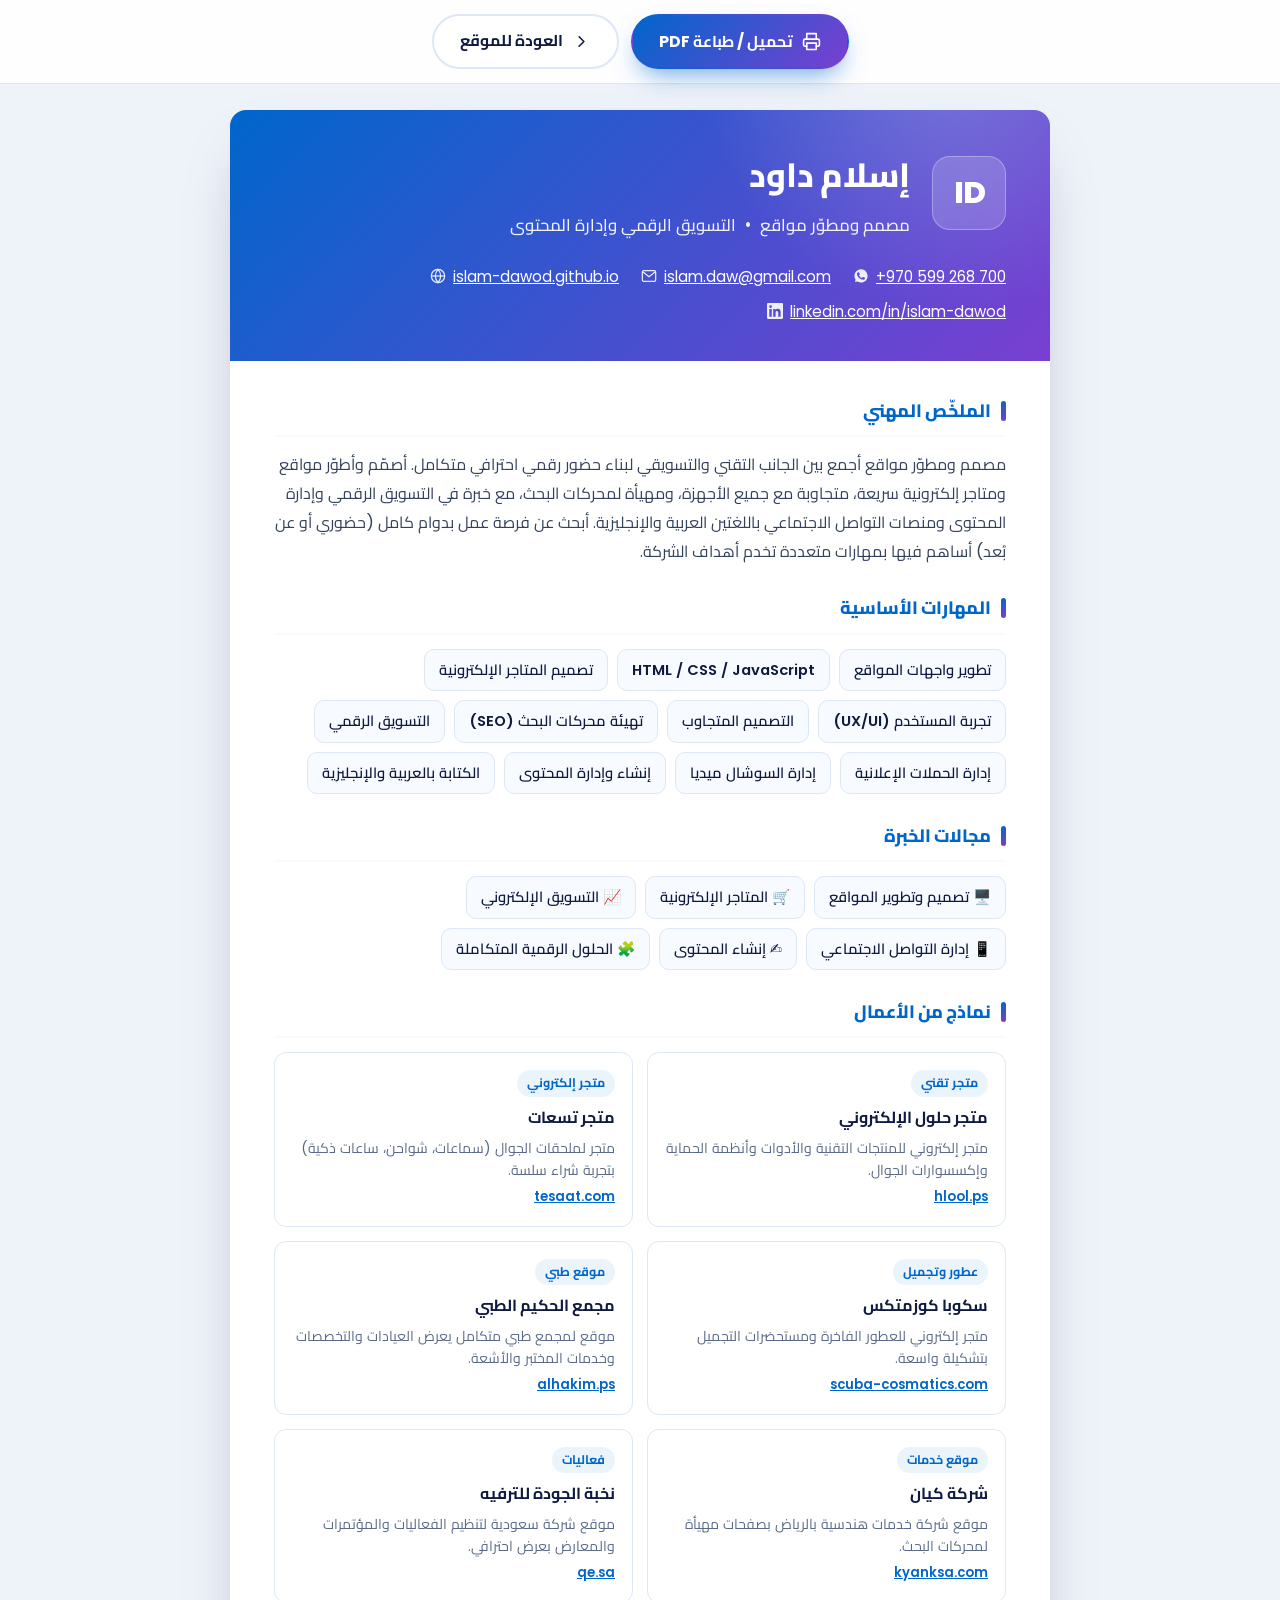
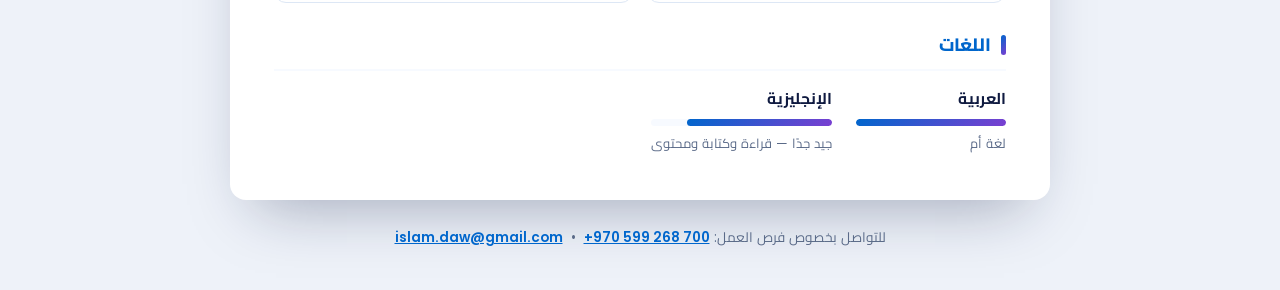
==== cv.html @ b0a4806a "Deploy full site to root URL Copy all site files from ID repo and update canonical URLs so the site " ====
<!DOCTYPE html>
<html lang="ar" dir="rtl">
<head>
  <meta charset="UTF-8" />
  <meta name="viewport" content="width=device-width, initial-scale=1.0" />
  <title>السيرة الذاتية | إسلام داود — مصمم ومطور مواقع</title>
  <meta name="description" content="السيرة الذاتية لإسلام داود: مصمم ومطور مواقع متخصص في تطوير المواقع والمتاجر الإلكترونية والتسويق الرقمي وإدارة المحتوى." />
  <meta name="robots" content="index, follow" />
  <link rel="canonical" href="https://islam-dawod.github.io/cv.html" />
  <link rel="icon" type="image/svg+xml" href="favicon.svg?v=1" />
  <link rel="icon" type="image/png" sizes="32x32" href="favicon-32x32.png?v=1" />
  <link rel="shortcut icon" href="favicon.ico?v=1" />
  <link rel="preconnect" href="https://fonts.googleapis.com" />
  <link rel="preconnect" href="https://fonts.gstatic.com" crossorigin />
  <link href="https://fonts.googleapis.com/css2?family=Cairo:wght@400;500;600;700;800&family=Poppins:wght@400;500;600;700;800&family=Tajawal:wght@400;500;700&display=swap" rel="stylesheet" />
  <style>
    :root{
      --text:#0f1a40; --muted:#5a6a88; --primary:#0066cc; --primary-2:#7a3fd1;
      --grad:linear-gradient(135deg,#0066cc,#7a3fd1); --border:#dde7f5; --bg-alt:#f7faff;
      --sans:"Poppins","Cairo","Tajawal",system-ui,sans-serif;
    }
    *{box-sizing:border-box;}
    body{margin:0;background:#eef2f9;color:var(--text);font-family:var(--sans);line-height:1.8;-webkit-font-smoothing:antialiased;}

    /* Toolbar (screen only) */
    .toolbar{position:sticky;top:0;z-index:10;display:flex;justify-content:center;gap:12px;padding:14px;background:rgba(255,255,255,.9);backdrop-filter:blur(10px);border-bottom:1px solid var(--border);}
    .tb-btn{display:inline-flex;align-items:center;gap:9px;font-family:inherit;font-weight:700;font-size:.98rem;border:2px solid transparent;border-radius:999px;padding:11px 26px;cursor:pointer;text-decoration:none;transition:transform .2s,box-shadow .2s,background .2s,color .2s;}
    .tb-btn svg{width:19px;height:19px;}
    .tb-primary{background:var(--grad);color:#fff;box-shadow:0 12px 26px -8px rgba(0,102,204,.6);}
    .tb-primary:hover{transform:translateY(-2px);box-shadow:0 18px 34px -10px rgba(122,63,209,.6);}
    .tb-ghost{background:#fff;border-color:var(--border);color:var(--text);}
    .tb-ghost:hover{border-color:var(--primary);color:var(--primary);}

    /* Page (A4) */
    .page{max-width:820px;margin:26px auto;background:#fff;border-radius:16px;overflow:hidden;box-shadow:0 30px 60px -25px rgba(15,26,64,.35);}

    /* Header */
    .cv-head{position:relative;background:var(--grad);color:#fff;padding:36px 44px;overflow:hidden;}
    .cv-head::after{content:"";position:absolute;inset:0;background:radial-gradient(420px circle at 88% -20%,rgba(255,255,255,.22),transparent 60%);}
    .cv-head-in{position:relative;z-index:1;display:flex;align-items:center;gap:22px;}
    .cv-mark{flex:none;width:74px;height:74px;border-radius:18px;background:rgba(255,255,255,.16);border:1px solid rgba(255,255,255,.3);display:grid;place-items:center;font-weight:800;font-size:1.9rem;letter-spacing:-1px;}
    .cv-name{font-size:2.1rem;font-weight:800;margin:0;}
    .cv-role{font-size:1.05rem;font-weight:500;margin:4px 0 0;color:rgba(255,255,255,.92);}
    .cv-contact{position:relative;z-index:1;display:flex;flex-wrap:wrap;gap:8px 22px;margin-top:22px;font-size:.94rem;}
    .cv-contact a,.cv-contact span{display:inline-flex;align-items:center;gap:7px;color:#fff;}
    .cv-contact svg{width:16px;height:16px;opacity:.9;}

    /* Body */
    .cv-body{padding:34px 44px 44px;}
    .sec{margin-bottom:26px;}
    .sec:last-child{margin-bottom:0;}
    .sec-title{display:flex;align-items:center;gap:10px;font-size:1.12rem;font-weight:800;color:var(--primary);margin:0 0 14px;padding-bottom:8px;border-bottom:2px solid var(--bg-alt);}
    .sec-title .bar{width:5px;height:20px;border-radius:3px;background:var(--grad);}
    .sec p{margin:0;color:#33415c;}

    .tags{display:flex;flex-wrap:wrap;gap:9px;}
    .tags span{background:var(--bg-alt);border:1px solid var(--border);color:var(--text);font-weight:600;font-size:.92rem;padding:7px 14px;border-radius:10px;}

    .exp-grid{display:grid;grid-template-columns:1fr 1fr;gap:14px;}
    .exp{border:1px solid var(--border);border-radius:12px;padding:15px 17px;background:#fff;}
    .exp h4{margin:0 0 4px;font-size:1rem;color:var(--text);}
    .exp .tag{display:inline-block;font-size:.78rem;font-weight:700;color:var(--primary);background:rgba(0,102,204,.08);padding:2px 10px;border-radius:999px;margin-bottom:7px;}
    .exp p{font-size:.88rem;color:var(--muted);line-height:1.6;}
    .exp a{color:var(--primary);font-size:.82rem;font-weight:600;word-break:break-all;}

    .langs{display:flex;flex-wrap:wrap;gap:24px;}
    .lang{display:flex;flex-direction:column;gap:6px;min-width:150px;}
    .lang b{font-size:.98rem;}
    .lang .bar-track{height:7px;background:var(--bg-alt);border-radius:999px;overflow:hidden;}
    .lang .bar-fill{height:100%;background:var(--grad);border-radius:999px;}
    .lang small{color:var(--muted);font-size:.82rem;}

    .cv-foot{text-align:center;color:var(--muted);font-size:.85rem;padding:0 0 26px;}
    .cv-foot a{color:var(--primary);font-weight:600;}

    @media (max-width:640px){
      .cv-head,.cv-body{padding-left:22px;padding-right:22px;}
      .cv-name{font-size:1.7rem;}
      .exp-grid{grid-template-columns:1fr;}
    }

    /* Print */
    @media print{
      @page{size:A4;margin:12mm;}
      body{background:#fff;}
      .toolbar{display:none;}
      .page{margin:0;box-shadow:none;border-radius:0;max-width:100%;}
      .cv-head,.tags span,.exp .tag,.lang .bar-fill,.cv-mark,.sec-title .bar{-webkit-print-color-adjust:exact;print-color-adjust:exact;}
      .exp{break-inside:avoid;}
    }
  </style>
</head>
<body>

  <div class="toolbar">
    <button class="tb-btn tb-primary" onclick="window.print()">
      <svg viewBox="0 0 24 24" fill="none" stroke="currentColor" stroke-width="2" stroke-linecap="round" stroke-linejoin="round"><path d="M6 9V2h12v7"/><path d="M6 18H4a2 2 0 0 1-2-2v-5a2 2 0 0 1 2-2h16a2 2 0 0 1 2 2v5a2 2 0 0 1-2 2h-2"/><rect x="6" y="14" width="12" height="8"/></svg>
      تحميل / طباعة PDF
    </button>
    <a class="tb-btn tb-ghost" href="index.html">
      <svg viewBox="0 0 24 24" fill="none" stroke="currentColor" stroke-width="2" stroke-linecap="round" stroke-linejoin="round"><path d="m9 18 6-6-6-6"/></svg>
      العودة للموقع
    </a>
  </div>

  <div class="page">
    <!-- Header -->
    <header class="cv-head">
      <div class="cv-head-in">
        <div class="cv-mark">ID</div>
        <div>
          <h1 class="cv-name">إسلام داود</h1>
          <p class="cv-role">مصمم ومطوّر مواقع &nbsp;•&nbsp; التسويق الرقمي وإدارة المحتوى</p>
        </div>
      </div>
      <div class="cv-contact">
        <a href="https://wa.me/970599268700" dir="ltr"><svg viewBox="0 0 24 24" fill="currentColor"><path d="M17.472 14.382c-.297-.149-1.758-.867-2.03-.967-.273-.099-.471-.148-.67.15-.197.297-.767.966-.94 1.164-.173.199-.347.223-.644.075-.297-.15-1.255-.463-2.39-1.475-.883-.788-1.48-1.761-1.653-2.059-.173-.297-.018-.458.13-.606.134-.133.298-.347.446-.52.149-.174.198-.298.298-.497.099-.198.05-.371-.025-.52-.075-.149-.669-1.612-.916-2.207-.242-.579-.487-.5-.669-.51-.173-.008-.371-.01-.57-.01-.198 0-.52.074-.792.372-.272.297-1.04 1.016-1.04 2.479 0 1.462 1.065 2.875 1.213 3.074.149.198 2.096 3.2 5.077 4.487.709.306 1.263.489 1.694.625.712.227 1.36.195 1.871.118.571-.085 1.758-.719 2.006-1.413.248-.694.248-1.289.173-1.413-.074-.124-.272-.198-.57-.347M12.05 21.785h-.004a9.87 9.87 0 01-5.031-1.378l-.361-.214-3.741.982.998-3.648-.235-.374a9.86 9.86 0 01-1.51-5.26c.001-5.45 4.436-9.884 9.888-9.884 2.64 0 5.122 1.03 6.988 2.898a9.825 9.825 0 012.893 6.994c-.003 5.45-4.437 9.884-9.885 9.884"/></svg>+970 599 268 700</a>
        <a href="mailto:islam.daw@gmail.com" dir="ltr"><svg viewBox="0 0 24 24" fill="none" stroke="currentColor" stroke-width="1.8"><rect x="2" y="4" width="20" height="16" rx="2"/><path d="m3 6 9 7 9-7"/></svg>islam.daw@gmail.com</a>
        <a href="https://islam-dawod.github.io/" dir="ltr"><svg viewBox="0 0 24 24" fill="none" stroke="currentColor" stroke-width="1.8"><circle cx="12" cy="12" r="10"/><path d="M2 12h20"/><path d="M12 2a15.3 15.3 0 0 1 4 10 15.3 15.3 0 0 1-4 10 15.3 15.3 0 0 1-4-10 15.3 15.3 0 0 1 4-10z"/></svg>islam-dawod.github.io</a>
        <a href="https://www.linkedin.com/in/islam-dawod/" dir="ltr"><svg viewBox="0 0 24 24" fill="currentColor"><path d="M20.447 20.452h-3.554v-5.569c0-1.328-.027-3.037-1.852-3.037-1.853 0-2.136 1.445-2.136 2.939v5.667H9.351V9h3.414v1.561h.046c.477-.9 1.637-1.85 3.37-1.85 3.601 0 4.267 2.37 4.267 5.455v6.286zM5.337 7.433a2.062 2.062 0 01-2.063-2.065 2.064 2.064 0 112.063 2.065zm1.782 13.019H3.555V9h3.564v11.452zM22.225 0H1.771C.792 0 0 .774 0 1.729v20.542C0 23.227.792 24 1.771 24h20.451C23.2 24 24 23.227 24 22.271V1.729C24 .774 23.2 0 22.222 0z"/></svg>linkedin.com/in/islam-dawod</a>
      </div>
    </header>

    <div class="cv-body">
      <!-- Summary -->
      <section class="sec">
        <h3 class="sec-title"><span class="bar"></span> الملخّص المهني</h3>
        <p>مصمم ومطوّر مواقع أجمع بين الجانب التقني والتسويقي لبناء حضور رقمي احترافي متكامل. أصمّم وأطوّر مواقع ومتاجر إلكترونية سريعة، متجاوبة مع جميع الأجهزة، ومهيأة لمحركات البحث، مع خبرة في التسويق الرقمي وإدارة المحتوى ومنصات التواصل الاجتماعي باللغتين العربية والإنجليزية. أبحث عن فرصة عمل بدوام كامل (حضوري أو عن بُعد) أساهم فيها بمهارات متعددة تخدم أهداف الشركة.</p>
      </section>

      <!-- Skills -->
      <section class="sec">
        <h3 class="sec-title"><span class="bar"></span> المهارات الأساسية</h3>
        <div class="tags">
          <span>تطوير واجهات المواقع</span>
          <span>HTML / CSS / JavaScript</span>
          <span>تصميم المتاجر الإلكترونية</span>
          <span>تجربة المستخدم (UX/UI)</span>
          <span>التصميم المتجاوب</span>
          <span>تهيئة محركات البحث (SEO)</span>
          <span>التسويق الرقمي</span>
          <span>إدارة الحملات الإعلانية</span>
          <span>إدارة السوشال ميديا</span>
          <span>إنشاء وإدارة المحتوى</span>
          <span>الكتابة بالعربية والإنجليزية</span>
        </div>
      </section>

      <!-- Expertise areas -->
      <section class="sec">
        <h3 class="sec-title"><span class="bar"></span> مجالات الخبرة</h3>
        <div class="tags">
          <span>🖥️ تصميم وتطوير المواقع</span>
          <span>🛒 المتاجر الإلكترونية</span>
          <span>📈 التسويق الإلكتروني</span>
          <span>📱 إدارة التواصل الاجتماعي</span>
          <span>✍️ إنشاء المحتوى</span>
          <span>🧩 الحلول الرقمية المتكاملة</span>
        </div>
      </section>

      <!-- Selected projects -->
      <section class="sec">
        <h3 class="sec-title"><span class="bar"></span> نماذج من الأعمال</h3>
        <div class="exp-grid">
          <div class="exp">
            <span class="tag">متجر تقني</span>
            <h4>متجر حلول الإلكتروني</h4>
            <p>متجر إلكتروني للمنتجات التقنية والأدوات وأنظمة الحماية وإكسسوارات الجوال.</p>
            <a href="https://hlool.ps/" dir="ltr">hlool.ps</a>
          </div>
          <div class="exp">
            <span class="tag">متجر إلكتروني</span>
            <h4>متجر تسعات</h4>
            <p>متجر لملحقات الجوال (سماعات، شواحن، ساعات ذكية) بتجربة شراء سلسة.</p>
            <a href="https://www.tesaat.com/" dir="ltr">tesaat.com</a>
          </div>
          <div class="exp">
            <span class="tag">عطور وتجميل</span>
            <h4>سكوبا كوزمتكس</h4>
            <p>متجر إلكتروني للعطور الفاخرة ومستحضرات التجميل بتشكيلة واسعة.</p>
            <a href="https://www.scuba-cosmatics.com/" dir="ltr">scuba-cosmatics.com</a>
          </div>
          <div class="exp">
            <span class="tag">موقع طبي</span>
            <h4>مجمع الحكيم الطبي</h4>
            <p>موقع لمجمع طبي متكامل يعرض العيادات والتخصصات وخدمات المختبر والأشعة.</p>
            <a href="https://alhakim.ps/" dir="ltr">alhakim.ps</a>
          </div>
          <div class="exp">
            <span class="tag">موقع خدمات</span>
            <h4>شركة كيان</h4>
            <p>موقع شركة خدمات هندسية بالرياض بصفحات مهيأة لمحركات البحث.</p>
            <a href="https://kyanksa.com/" dir="ltr">kyanksa.com</a>
          </div>
          <div class="exp">
            <span class="tag">فعاليات</span>
            <h4>نخبة الجودة للترفيه</h4>
            <p>موقع شركة سعودية لتنظيم الفعاليات والمؤتمرات والمعارض بعرض احترافي.</p>
            <a href="https://www.qe.sa/" dir="ltr">qe.sa</a>
          </div>
        </div>
      </section>

      <!-- Languages -->
      <section class="sec">
        <h3 class="sec-title"><span class="bar"></span> اللغات</h3>
        <div class="langs">
          <div class="lang">
            <b>العربية</b>
            <div class="bar-track"><div class="bar-fill" style="width:100%"></div></div>
            <small>لغة أم</small>
          </div>
          <div class="lang">
            <b>الإنجليزية</b>
            <div class="bar-track"><div class="bar-fill" style="width:80%"></div></div>
            <small>جيد جدًا — قراءة وكتابة ومحتوى</small>
          </div>
        </div>
      </section>
    </div>
  </div>

  <p class="cv-foot">
    للتواصل بخصوص فرص العمل: <a href="https://wa.me/970599268700" dir="ltr">+970 599 268 700</a> &nbsp;•&nbsp;
    <a href="mailto:islam.daw@gmail.com" dir="ltr">islam.daw@gmail.com</a>
  </p>

</body>
</html>
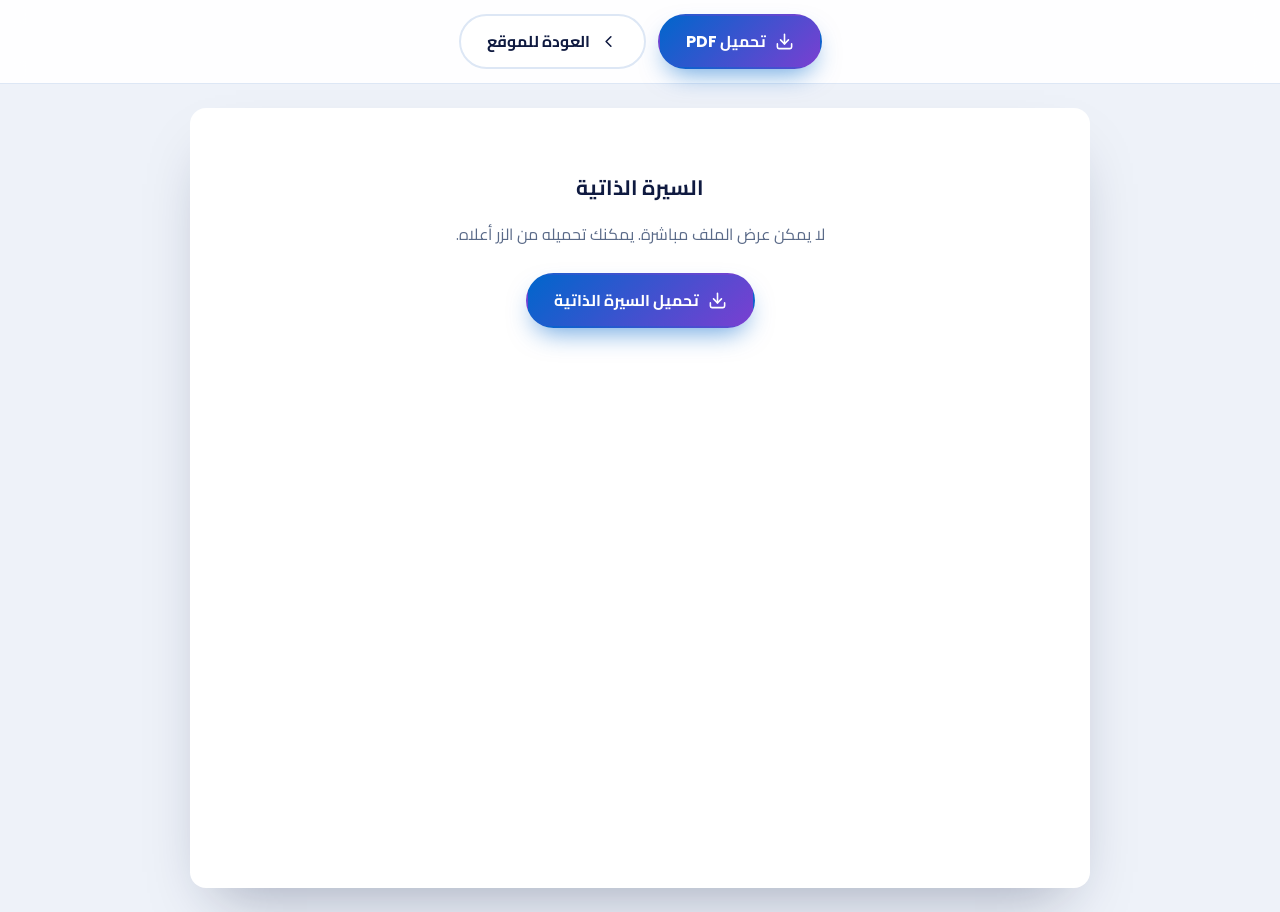
==== commit 7491fecf: "Replace HTML CV with PDF viewer (Islam_faysal_CV.pdf) 🤖 Generated with Codebuff Co-Authored-By: Code" ====
--- a/cv.html
+++ b/cv.html
@@ -3,8 +3,8 @@
 <head>
   <meta charset="UTF-8" />
   <meta name="viewport" content="width=device-width, initial-scale=1.0" />
-  <title>السيرة الذاتية | إسلام داود — مصمم ومطور مواقع</title>
-  <meta name="description" content="السيرة الذاتية لإسلام داود: مصمم ومطور مواقع متخصص في تطوير المواقع والمتاجر الإلكترونية والتسويق الرقمي وإدارة المحتوى." />
+  <title>السيرة الذاتية | إسلام داود — مصمم ومطور مواقع وتطبيقات</title>
+  <meta name="description" content="السيرة الذاتية لإسلام داود: مصمم ومطور مواقع وتطبيقات متخصص في تطوير المواقع والمتاجر الإلكترونية والتسويق الرقمي." />
   <meta name="robots" content="index, follow" />
   <link rel="canonical" href="https://islam-dawod.github.io/cv.html" />
   <link rel="icon" type="image/svg+xml" href="favicon.svg?v=1" />
@@ -14,217 +14,143 @@
   <link rel="preconnect" href="https://fonts.gstatic.com" crossorigin />
   <link href="https://fonts.googleapis.com/css2?family=Cairo:wght@400;500;600;700;800&family=Poppins:wght@400;500;600;700;800&family=Tajawal:wght@400;500;700&display=swap" rel="stylesheet" />
   <style>
-    :root{
-      --text:#0f1a40; --muted:#5a6a88; --primary:#0066cc; --primary-2:#7a3fd1;
-      --grad:linear-gradient(135deg,#0066cc,#7a3fd1); --border:#dde7f5; --bg-alt:#f7faff;
-      --sans:"Poppins","Cairo","Tajawal",system-ui,sans-serif;
+    :root {
+      --text: #0f1a40;
+      --muted: #5a6a88;
+      --primary: #0066cc;
+      --primary-2: #7a3fd1;
+      --grad: linear-gradient(135deg, #0066cc, #7a3fd1);
+      --border: #dde7f5;
+      --bg-alt: #f7faff;
+      --sans: "Poppins", "Cairo", "Tajawal", system-ui, sans-serif;
     }
-    *{box-sizing:border-box;}
-    body{margin:0;background:#eef2f9;color:var(--text);font-family:var(--sans);line-height:1.8;-webkit-font-smoothing:antialiased;}
-
-    /* Toolbar (screen only) */
-    .toolbar{position:sticky;top:0;z-index:10;display:flex;justify-content:center;gap:12px;padding:14px;background:rgba(255,255,255,.9);backdrop-filter:blur(10px);border-bottom:1px solid var(--border);}
-    .tb-btn{display:inline-flex;align-items:center;gap:9px;font-family:inherit;font-weight:700;font-size:.98rem;border:2px solid transparent;border-radius:999px;padding:11px 26px;cursor:pointer;text-decoration:none;transition:transform .2s,box-shadow .2s,background .2s,color .2s;}
-    .tb-btn svg{width:19px;height:19px;}
-    .tb-primary{background:var(--grad);color:#fff;box-shadow:0 12px 26px -8px rgba(0,102,204,.6);}
-    .tb-primary:hover{transform:translateY(-2px);box-shadow:0 18px 34px -10px rgba(122,63,209,.6);}
-    .tb-ghost{background:#fff;border-color:var(--border);color:var(--text);}
-    .tb-ghost:hover{border-color:var(--primary);color:var(--primary);}
-
-    /* Page (A4) */
-    .page{max-width:820px;margin:26px auto;background:#fff;border-radius:16px;overflow:hidden;box-shadow:0 30px 60px -25px rgba(15,26,64,.35);}
-
-    /* Header */
-    .cv-head{position:relative;background:var(--grad);color:#fff;padding:36px 44px;overflow:hidden;}
-    .cv-head::after{content:"";position:absolute;inset:0;background:radial-gradient(420px circle at 88% -20%,rgba(255,255,255,.22),transparent 60%);}
-    .cv-head-in{position:relative;z-index:1;display:flex;align-items:center;gap:22px;}
-    .cv-mark{flex:none;width:74px;height:74px;border-radius:18px;background:rgba(255,255,255,.16);border:1px solid rgba(255,255,255,.3);display:grid;place-items:center;font-weight:800;font-size:1.9rem;letter-spacing:-1px;}
-    .cv-name{font-size:2.1rem;font-weight:800;margin:0;}
-    .cv-role{font-size:1.05rem;font-weight:500;margin:4px 0 0;color:rgba(255,255,255,.92);}
-    .cv-contact{position:relative;z-index:1;display:flex;flex-wrap:wrap;gap:8px 22px;margin-top:22px;font-size:.94rem;}
-    .cv-contact a,.cv-contact span{display:inline-flex;align-items:center;gap:7px;color:#fff;}
-    .cv-contact svg{width:16px;height:16px;opacity:.9;}
-
-    /* Body */
-    .cv-body{padding:34px 44px 44px;}
-    .sec{margin-bottom:26px;}
-    .sec:last-child{margin-bottom:0;}
-    .sec-title{display:flex;align-items:center;gap:10px;font-size:1.12rem;font-weight:800;color:var(--primary);margin:0 0 14px;padding-bottom:8px;border-bottom:2px solid var(--bg-alt);}
-    .sec-title .bar{width:5px;height:20px;border-radius:3px;background:var(--grad);}
-    .sec p{margin:0;color:#33415c;}
-
-    .tags{display:flex;flex-wrap:wrap;gap:9px;}
-    .tags span{background:var(--bg-alt);border:1px solid var(--border);color:var(--text);font-weight:600;font-size:.92rem;padding:7px 14px;border-radius:10px;}
-
-    .exp-grid{display:grid;grid-template-columns:1fr 1fr;gap:14px;}
-    .exp{border:1px solid var(--border);border-radius:12px;padding:15px 17px;background:#fff;}
-    .exp h4{margin:0 0 4px;font-size:1rem;color:var(--text);}
-    .exp .tag{display:inline-block;font-size:.78rem;font-weight:700;color:var(--primary);background:rgba(0,102,204,.08);padding:2px 10px;border-radius:999px;margin-bottom:7px;}
-    .exp p{font-size:.88rem;color:var(--muted);line-height:1.6;}
-    .exp a{color:var(--primary);font-size:.82rem;font-weight:600;word-break:break-all;}
-
-    .langs{display:flex;flex-wrap:wrap;gap:24px;}
-    .lang{display:flex;flex-direction:column;gap:6px;min-width:150px;}
-    .lang b{font-size:.98rem;}
-    .lang .bar-track{height:7px;background:var(--bg-alt);border-radius:999px;overflow:hidden;}
-    .lang .bar-fill{height:100%;background:var(--grad);border-radius:999px;}
-    .lang small{color:var(--muted);font-size:.82rem;}
-
-    .cv-foot{text-align:center;color:var(--muted);font-size:.85rem;padding:0 0 26px;}
-    .cv-foot a{color:var(--primary);font-weight:600;}
-
-    @media (max-width:640px){
-      .cv-head,.cv-body{padding-left:22px;padding-right:22px;}
-      .cv-name{font-size:1.7rem;}
-      .exp-grid{grid-template-columns:1fr;}
+    * { box-sizing: border-box; }
+    body {
+      margin: 0;
+      background: #eef2f9;
+      font-family: var(--sans);
+      -webkit-font-smoothing: antialiased;
     }
 
-    /* Print */
-    @media print{
-      @page{size:A4;margin:12mm;}
-      body{background:#fff;}
-      .toolbar{display:none;}
-      .page{margin:0;box-shadow:none;border-radius:0;max-width:100%;}
-      .cv-head,.tags span,.exp .tag,.lang .bar-fill,.cv-mark,.sec-title .bar{-webkit-print-color-adjust:exact;print-color-adjust:exact;}
-      .exp{break-inside:avoid;}
+    /* Toolbar */
+    .toolbar {
+      position: sticky;
+      top: 0;
+      z-index: 10;
+      display: flex;
+      justify-content: center;
+      gap: 12px;
+      padding: 14px;
+      background: rgba(255, 255, 255, .92);
+      backdrop-filter: blur(12px);
+      border-bottom: 1px solid var(--border);
+    }
+    .tb-btn {
+      display: inline-flex;
+      align-items: center;
+      gap: 9px;
+      font-family: inherit;
+      font-weight: 700;
+      font-size: .98rem;
+      border: 2px solid transparent;
+      border-radius: 999px;
+      padding: 11px 26px;
+      cursor: pointer;
+      text-decoration: none;
+      transition: transform .2s, box-shadow .2s, background .2s, color .2s;
+    }
+    .tb-btn svg { width: 19px; height: 19px; }
+    .tb-primary {
+      background: var(--grad);
+      color: #fff;
+      box-shadow: 0 12px 26px -8px rgba(0, 102, 204, .6);
+    }
+    .tb-primary:hover {
+      transform: translateY(-2px);
+      box-shadow: 0 18px 34px -10px rgba(122, 63, 209, .6);
+    }
+    .tb-ghost {
+      background: #fff;
+      border-color: var(--border);
+      color: var(--text);
+    }
+    .tb-ghost:hover {
+      border-color: var(--primary);
+      color: var(--primary);
+    }
+
+    /* PDF Container */
+    .pdf-wrap {
+      max-width: 900px;
+      margin: 24px auto;
+      background: #fff;
+      border-radius: 16px;
+      overflow: hidden;
+      box-shadow: 0 30px 60px -25px rgba(15, 26, 64, .35);
+    }
+    .pdf-frame {
+      width: 100%;
+      height: calc(100vh - 120px);
+      min-height: 600px;
+      border: none;
+      display: block;
+    }
+
+    /* Fallback for browsers that block PDF embedding */
+    .pdf-fallback {
+      display: none;
+      text-align: center;
+      padding: 60px 24px;
+    }
+    .pdf-fallback h2 {
+      font-size: 1.3rem;
+      color: var(--text);
+      margin: 0 0 12px;
+    }
+    .pdf-fallback p {
+      color: var(--muted);
+      margin: 0 0 24px;
+    }
+
+    @media (max-width: 640px) {
+      .toolbar { gap: 8px; padding: 10px 12px; }
+      .tb-btn { padding: 9px 18px; font-size: .9rem; }
+      .pdf-wrap { margin: 0; border-radius: 0; }
+      .pdf-frame { height: calc(100vh - 100px); min-height: 500px; }
+    }
+
+    @media print {
+      .toolbar { display: none; }
+      .pdf-wrap { margin: 0; box-shadow: none; border-radius: 0; }
+      .pdf-frame { height: auto; min-height: 100vh; }
     }
   </style>
 </head>
 <body>
 
   <div class="toolbar">
-    <button class="tb-btn tb-primary" onclick="window.print()">
-      <svg viewBox="0 0 24 24" fill="none" stroke="currentColor" stroke-width="2" stroke-linecap="round" stroke-linejoin="round"><path d="M6 9V2h12v7"/><path d="M6 18H4a2 2 0 0 1-2-2v-5a2 2 0 0 1 2-2h16a2 2 0 0 1 2 2v5a2 2 0 0 1-2 2h-2"/><rect x="6" y="14" width="12" height="8"/></svg>
-      تحميل / طباعة PDF
-    </button>
+    <a class="tb-btn tb-primary" href="Islam_faysal_CV.pdf" download="Islam_Faysal_CV.pdf">
+      <svg viewBox="0 0 24 24" fill="none" stroke="currentColor" stroke-width="2" stroke-linecap="round" stroke-linejoin="round"><path d="M21 15v4a2 2 0 0 1-2 2H5a2 2 0 0 1-2-2v-4"/><polyline points="7 10 12 15 17 10"/><line x1="12" y1="15" x2="12" y2="3"/></svg>
+      تحميل PDF
+    </a>
     <a class="tb-btn tb-ghost" href="index.html">
-      <svg viewBox="0 0 24 24" fill="none" stroke="currentColor" stroke-width="2" stroke-linecap="round" stroke-linejoin="round"><path d="m9 18 6-6-6-6"/></svg>
+      <svg viewBox="0 0 24 24" fill="none" stroke="currentColor" stroke-width="2" stroke-linecap="round" stroke-linejoin="round"><path d="m15 18-6-6 6-6"/></svg>
       العودة للموقع
     </a>
   </div>
 
-  <div class="page">
-    <!-- Header -->
-    <header class="cv-head">
-      <div class="cv-head-in">
-        <div class="cv-mark">ID</div>
-        <div>
-          <h1 class="cv-name">إسلام داود</h1>
-          <p class="cv-role">مصمم ومطوّر مواقع &nbsp;•&nbsp; التسويق الرقمي وإدارة المحتوى</p>
-        </div>
+  <div class="pdf-wrap">
+    <object class="pdf-frame" data="Islam_faysal_CV.pdf" type="application/pdf">
+      <div class="pdf-fallback" style="display:block">
+        <h2>السيرة الذاتية</h2>
+        <p>لا يمكن عرض الملف مباشرة. يمكنك تحميله من الزر أعلاه.</p>
+        <a class="tb-btn tb-primary" href="Islam_faysal_CV.pdf" download="Islam_Faysal_CV.pdf">
+          <svg viewBox="0 0 24 24" fill="none" stroke="currentColor" stroke-width="2" stroke-linecap="round" stroke-linejoin="round"><path d="M21 15v4a2 2 0 0 1-2 2H5a2 2 0 0 1-2-2v-4"/><polyline points="7 10 12 15 17 10"/><line x1="12" y1="15" x2="12" y2="3"/></svg>
+          تحميل السيرة الذاتية
+        </a>
       </div>
-      <div class="cv-contact">
-        <a href="https://wa.me/970599268700" dir="ltr"><svg viewBox="0 0 24 24" fill="currentColor"><path d="M17.472 14.382c-.297-.149-1.758-.867-2.03-.967-.273-.099-.471-.148-.67.15-.197.297-.767.966-.94 1.164-.173.199-.347.223-.644.075-.297-.15-1.255-.463-2.39-1.475-.883-.788-1.48-1.761-1.653-2.059-.173-.297-.018-.458.13-.606.134-.133.298-.347.446-.52.149-.174.198-.298.298-.497.099-.198.05-.371-.025-.52-.075-.149-.669-1.612-.916-2.207-.242-.579-.487-.5-.669-.51-.173-.008-.371-.01-.57-.01-.198 0-.52.074-.792.372-.272.297-1.04 1.016-1.04 2.479 0 1.462 1.065 2.875 1.213 3.074.149.198 2.096 3.2 5.077 4.487.709.306 1.263.489 1.694.625.712.227 1.36.195 1.871.118.571-.085 1.758-.719 2.006-1.413.248-.694.248-1.289.173-1.413-.074-.124-.272-.198-.57-.347M12.05 21.785h-.004a9.87 9.87 0 01-5.031-1.378l-.361-.214-3.741.982.998-3.648-.235-.374a9.86 9.86 0 01-1.51-5.26c.001-5.45 4.436-9.884 9.888-9.884 2.64 0 5.122 1.03 6.988 2.898a9.825 9.825 0 012.893 6.994c-.003 5.45-4.437 9.884-9.885 9.884"/></svg>+970 599 268 700</a>
-        <a href="mailto:islam.daw@gmail.com" dir="ltr"><svg viewBox="0 0 24 24" fill="none" stroke="currentColor" stroke-width="1.8"><rect x="2" y="4" width="20" height="16" rx="2"/><path d="m3 6 9 7 9-7"/></svg>islam.daw@gmail.com</a>
-        <a href="https://islam-dawod.github.io/" dir="ltr"><svg viewBox="0 0 24 24" fill="none" stroke="currentColor" stroke-width="1.8"><circle cx="12" cy="12" r="10"/><path d="M2 12h20"/><path d="M12 2a15.3 15.3 0 0 1 4 10 15.3 15.3 0 0 1-4 10 15.3 15.3 0 0 1-4-10 15.3 15.3 0 0 1 4-10z"/></svg>islam-dawod.github.io</a>
-        <a href="https://www.linkedin.com/in/islam-dawod/" dir="ltr"><svg viewBox="0 0 24 24" fill="currentColor"><path d="M20.447 20.452h-3.554v-5.569c0-1.328-.027-3.037-1.852-3.037-1.853 0-2.136 1.445-2.136 2.939v5.667H9.351V9h3.414v1.561h.046c.477-.9 1.637-1.85 3.37-1.85 3.601 0 4.267 2.37 4.267 5.455v6.286zM5.337 7.433a2.062 2.062 0 01-2.063-2.065 2.064 2.064 0 112.063 2.065zm1.782 13.019H3.555V9h3.564v11.452zM22.225 0H1.771C.792 0 0 .774 0 1.729v20.542C0 23.227.792 24 1.771 24h20.451C23.2 24 24 23.227 24 22.271V1.729C24 .774 23.2 0 22.222 0z"/></svg>linkedin.com/in/islam-dawod</a>
-      </div>
-    </header>
-
-    <div class="cv-body">
-      <!-- Summary -->
-      <section class="sec">
-        <h3 class="sec-title"><span class="bar"></span> الملخّص المهني</h3>
-        <p>مصمم ومطوّر مواقع أجمع بين الجانب التقني والتسويقي لبناء حضور رقمي احترافي متكامل. أصمّم وأطوّر مواقع ومتاجر إلكترونية سريعة، متجاوبة مع جميع الأجهزة، ومهيأة لمحركات البحث، مع خبرة في التسويق الرقمي وإدارة المحتوى ومنصات التواصل الاجتماعي باللغتين العربية والإنجليزية. أبحث عن فرصة عمل بدوام كامل (حضوري أو عن بُعد) أساهم فيها بمهارات متعددة تخدم أهداف الشركة.</p>
-      </section>
-
-      <!-- Skills -->
-      <section class="sec">
-        <h3 class="sec-title"><span class="bar"></span> المهارات الأساسية</h3>
-        <div class="tags">
-          <span>تطوير واجهات المواقع</span>
-          <span>HTML / CSS / JavaScript</span>
-          <span>تصميم المتاجر الإلكترونية</span>
-          <span>تجربة المستخدم (UX/UI)</span>
-          <span>التصميم المتجاوب</span>
-          <span>تهيئة محركات البحث (SEO)</span>
-          <span>التسويق الرقمي</span>
-          <span>إدارة الحملات الإعلانية</span>
-          <span>إدارة السوشال ميديا</span>
-          <span>إنشاء وإدارة المحتوى</span>
-          <span>الكتابة بالعربية والإنجليزية</span>
-        </div>
-      </section>
-
-      <!-- Expertise areas -->
-      <section class="sec">
-        <h3 class="sec-title"><span class="bar"></span> مجالات الخبرة</h3>
-        <div class="tags">
-          <span>🖥️ تصميم وتطوير المواقع</span>
-          <span>🛒 المتاجر الإلكترونية</span>
-          <span>📈 التسويق الإلكتروني</span>
-          <span>📱 إدارة التواصل الاجتماعي</span>
-          <span>✍️ إنشاء المحتوى</span>
-          <span>🧩 الحلول الرقمية المتكاملة</span>
-        </div>
-      </section>
-
-      <!-- Selected projects -->
-      <section class="sec">
-        <h3 class="sec-title"><span class="bar"></span> نماذج من الأعمال</h3>
-        <div class="exp-grid">
-          <div class="exp">
-            <span class="tag">متجر تقني</span>
-            <h4>متجر حلول الإلكتروني</h4>
-            <p>متجر إلكتروني للمنتجات التقنية والأدوات وأنظمة الحماية وإكسسوارات الجوال.</p>
-            <a href="https://hlool.ps/" dir="ltr">hlool.ps</a>
-          </div>
-          <div class="exp">
-            <span class="tag">متجر إلكتروني</span>
-            <h4>متجر تسعات</h4>
-            <p>متجر لملحقات الجوال (سماعات، شواحن، ساعات ذكية) بتجربة شراء سلسة.</p>
-            <a href="https://www.tesaat.com/" dir="ltr">tesaat.com</a>
-          </div>
-          <div class="exp">
-            <span class="tag">عطور وتجميل</span>
-            <h4>سكوبا كوزمتكس</h4>
-            <p>متجر إلكتروني للعطور الفاخرة ومستحضرات التجميل بتشكيلة واسعة.</p>
-            <a href="https://www.scuba-cosmatics.com/" dir="ltr">scuba-cosmatics.com</a>
-          </div>
-          <div class="exp">
-            <span class="tag">موقع طبي</span>
-            <h4>مجمع الحكيم الطبي</h4>
-            <p>موقع لمجمع طبي متكامل يعرض العيادات والتخصصات وخدمات المختبر والأشعة.</p>
-            <a href="https://alhakim.ps/" dir="ltr">alhakim.ps</a>
-          </div>
-          <div class="exp">
-            <span class="tag">موقع خدمات</span>
-            <h4>شركة كيان</h4>
-            <p>موقع شركة خدمات هندسية بالرياض بصفحات مهيأة لمحركات البحث.</p>
-            <a href="https://kyanksa.com/" dir="ltr">kyanksa.com</a>
-          </div>
-          <div class="exp">
-            <span class="tag">فعاليات</span>
-            <h4>نخبة الجودة للترفيه</h4>
-            <p>موقع شركة سعودية لتنظيم الفعاليات والمؤتمرات والمعارض بعرض احترافي.</p>
-            <a href="https://www.qe.sa/" dir="ltr">qe.sa</a>
-          </div>
-        </div>
-      </section>
-
-      <!-- Languages -->
-      <section class="sec">
-        <h3 class="sec-title"><span class="bar"></span> اللغات</h3>
-        <div class="langs">
-          <div class="lang">
-            <b>العربية</b>
-            <div class="bar-track"><div class="bar-fill" style="width:100%"></div></div>
-            <small>لغة أم</small>
-          </div>
-          <div class="lang">
-            <b>الإنجليزية</b>
-            <div class="bar-track"><div class="bar-fill" style="width:80%"></div></div>
-            <small>جيد جدًا — قراءة وكتابة ومحتوى</small>
-          </div>
-        </div>
-      </section>
-    </div>
+    </object>
   </div>
-
-  <p class="cv-foot">
-    للتواصل بخصوص فرص العمل: <a href="https://wa.me/970599268700" dir="ltr">+970 599 268 700</a> &nbsp;•&nbsp;
-    <a href="mailto:islam.daw@gmail.com" dir="ltr">islam.daw@gmail.com</a>
-  </p>
 
 </body>
 </html>
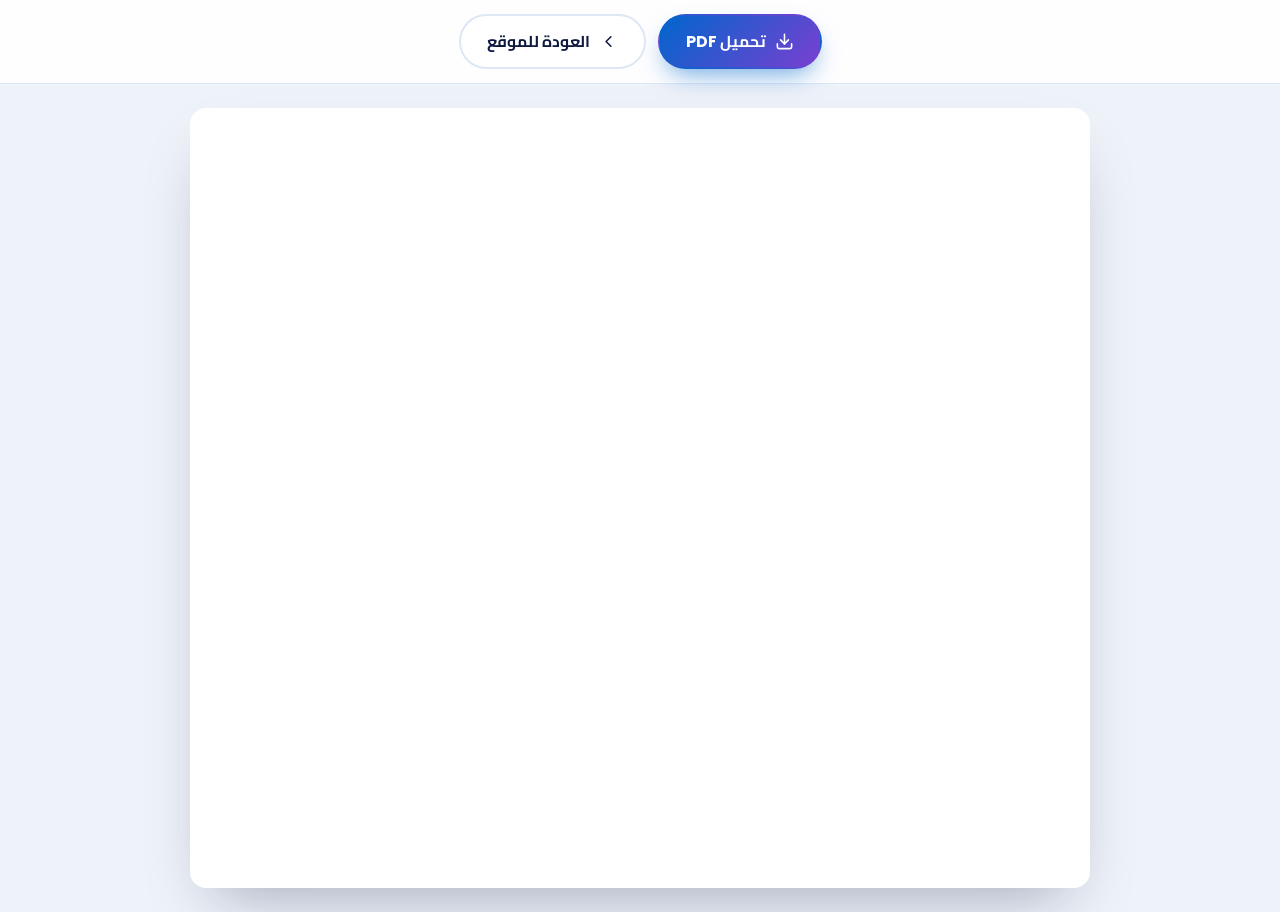
==== commit 4ac6f248: "CV: use Google Docs Viewer for mobile PDF display" ====
--- a/cv.html
+++ b/cv.html
@@ -129,7 +129,7 @@
 <body>
 
   <div class="toolbar">
-    <a class="tb-btn tb-primary" href="Islam_faysal_CV.pdf" download="Islam_Faysal_CV.pdf">
+    <a class="tb-btn tb-primary" href="IslamDaoud_CV.pdf" download="Islam_Daoud_CV.pdf">
       <svg viewBox="0 0 24 24" fill="none" stroke="currentColor" stroke-width="2" stroke-linecap="round" stroke-linejoin="round"><path d="M21 15v4a2 2 0 0 1-2 2H5a2 2 0 0 1-2-2v-4"/><polyline points="7 10 12 15 17 10"/><line x1="12" y1="15" x2="12" y2="3"/></svg>
       تحميل PDF
     </a>
@@ -140,17 +140,27 @@
   </div>
 
   <div class="pdf-wrap">
-    <object class="pdf-frame" data="Islam_faysal_CV.pdf" type="application/pdf">
-      <div class="pdf-fallback" style="display:block">
-        <h2>السيرة الذاتية</h2>
-        <p>لا يمكن عرض الملف مباشرة. يمكنك تحميله من الزر أعلاه.</p>
-        <a class="tb-btn tb-primary" href="Islam_faysal_CV.pdf" download="Islam_Faysal_CV.pdf">
-          <svg viewBox="0 0 24 24" fill="none" stroke="currentColor" stroke-width="2" stroke-linecap="round" stroke-linejoin="round"><path d="M21 15v4a2 2 0 0 1-2 2H5a2 2 0 0 1-2-2v-4"/><polyline points="7 10 12 15 17 10"/><line x1="12" y1="15" x2="12" y2="3"/></svg>
-          تحميل السيرة الذاتية
-        </a>
+    <iframe class="pdf-frame" id="pdfFrame"
+      src="https://docs.google.com/viewer?url=https://islam-dawod.github.io/IslamDaoud_CV.pdf&embedded=true"
+      frameborder="0" allowfullscreen>
+    </iframe>
+    <noscript>
+      <div style="text-align:center;padding:60px 24px;">
+        <h2 style="color:var(--text);">السيرة الذاتية</h2>
+        <p style="color:var(--muted);">يرجى تحميل الملف من الزر أعلاه.</p>
       </div>
-    </object>
+    </noscript>
   </div>
+
+  <script>
+    /* Fallback: if Google Viewer fails, redirect to raw PDF */
+    var frame = document.getElementById('pdfFrame');
+    if (frame) {
+      frame.onerror = function() {
+        window.location.href = 'IslamDaoud_CV.pdf';
+      };
+    }
+  </script>
 
 </body>
 </html>
